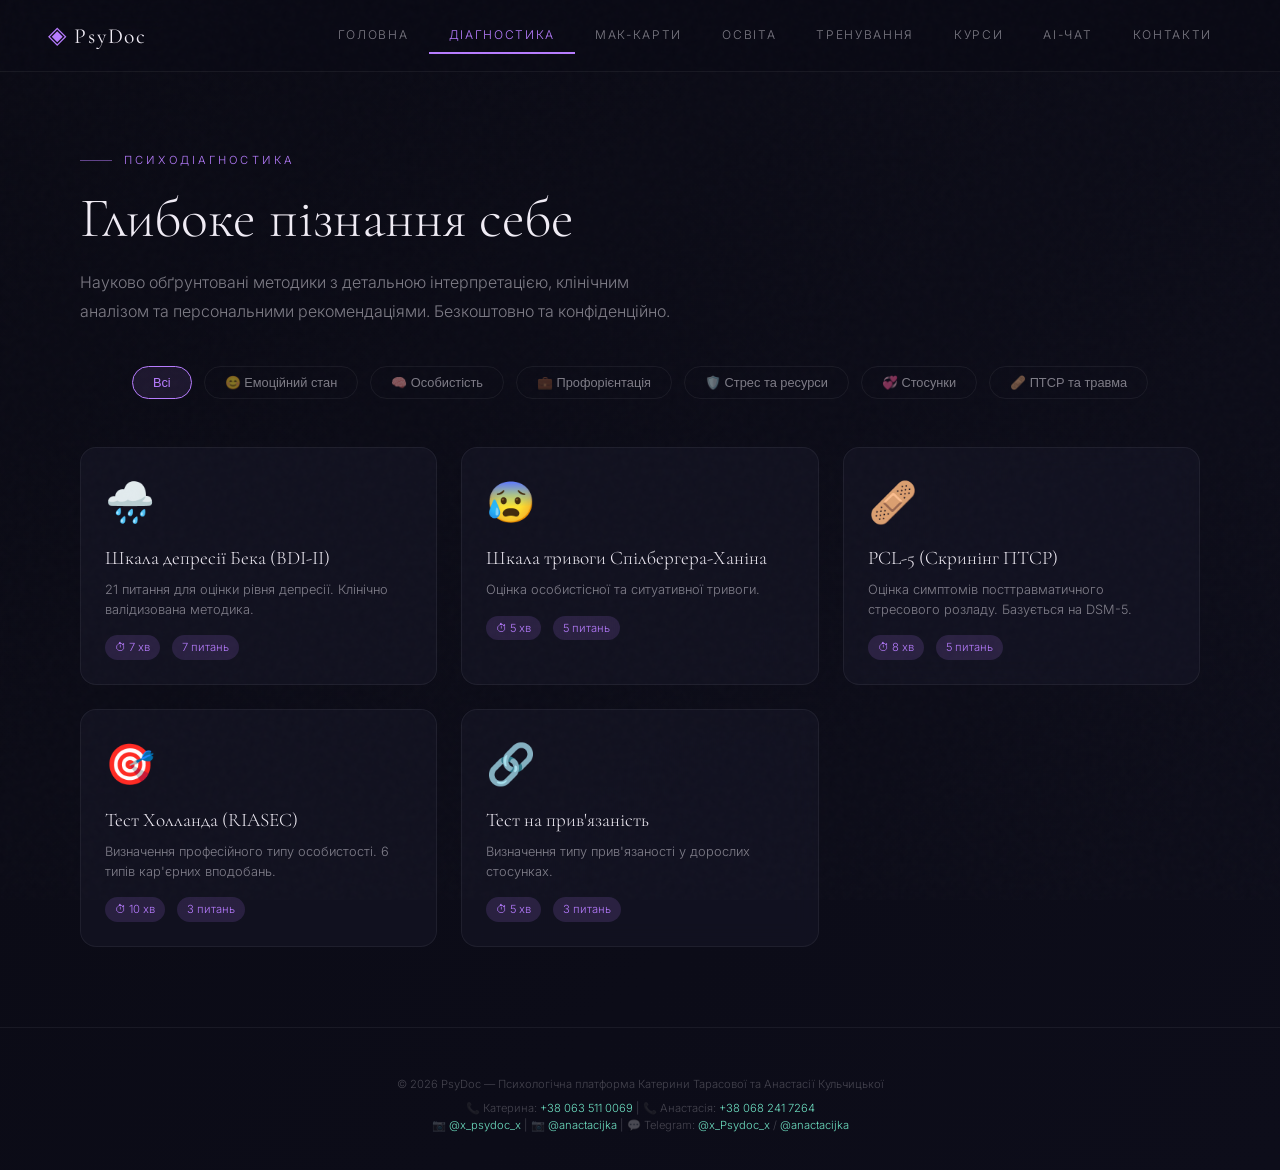
==== diagnostics.html @ 5a13baa0 "Add files via upload" ====
<!DOCTYPE html>
<html lang="uk">
<head>
<meta charset="UTF-8">
<meta name="viewport" content="width=device-width, initial-scale=1.0">
<title>Психодіагностика — PsyDoc</title>
<link rel="stylesheet" href="shared.css">
<style>
.categories {
  display: flex;
  flex-wrap: wrap;
  gap: 12px;
  margin-bottom: 48px;
  justify-content: center;
}
.cat-btn {
  background: transparent;
  border: 1px solid var(--border);
  border-radius: 40px;
  padding: 8px 20px;
  font-size: 0.8rem;
  color: var(--text-muted);
  cursor: pointer;
  transition: var(--transition);
}
.cat-btn:hover, .cat-btn.active {
  border-color: var(--accent);
  color: var(--accent);
  background: rgba(183,124,255,0.1);
}
.tests-grid {
  display: grid;
  grid-template-columns: repeat(3, 1fr);
  gap: 24px;
}
@media(max-width:900px){ .tests-grid { grid-template-columns: repeat(2, 1fr); } }
@media(max-width:550px){ .tests-grid { grid-template-columns: 1fr; } }
.test-card {
  background: rgba(20, 20, 36, 0.7);
  backdrop-filter: blur(12px);
  border: 1px solid var(--border);
  border-radius: var(--radius-md);
  padding: 24px;
  cursor: pointer;
  transition: var(--transition);
}
.test-card:hover {
  border-color: var(--accent);
  transform: translateY(-4px);
  box-shadow: 0 0 25px var(--accent-glow);
}
.test-icon { font-size: 2.5rem; margin-bottom: 12px; }
.test-name { font-family: var(--font-display); font-size: 1.2rem; margin-bottom: 8px; }
.test-desc { font-size: 0.8rem; color: var(--text-muted); line-height: 1.5; margin-bottom: 16px; }
.test-meta { display: flex; gap: 12px; font-size: 0.7rem; color: var(--text-dim); flex-wrap: wrap; }
.test-badge { background: rgba(183,124,255,0.15); color: var(--accent); padding: 4px 10px; border-radius: 20px; }

#test-runner { display: none; }
.question-block { max-width: 700px; margin: 0 auto; }
.question-text { font-family: var(--font-display); font-size: 1.5rem; font-weight: 300; line-height: 1.4; margin-bottom: 32px; }
.options-list { display: flex; flex-direction: column; gap: 12px; margin-bottom: 32px; }
.option-btn {
  background: var(--surface2);
  border: 1px solid var(--border);
  border-radius: var(--radius-sm);
  padding: 14px 20px;
  text-align: left;
  font-size: 0.9rem;
  color: var(--text-muted);
  cursor: pointer;
  transition: var(--transition);
}
.option-btn:hover { border-color: var(--accent); color: var(--accent); }
.option-btn.selected { border-color: var(--accent); background: rgba(183,124,255,0.1); color: var(--accent); }
.scale-buttons { display: flex; gap: 8px; flex-wrap: wrap; margin-bottom: 32px; }
.scale-btn {
  flex: 1;
  min-width: 50px;
  background: var(--surface2);
  border: 1px solid var(--border);
  border-radius: var(--radius-sm);
  padding: 12px;
  text-align: center;
  cursor: pointer;
  transition: var(--transition);
}
.scale-btn:hover { border-color: var(--accent); color: var(--accent); }
.scale-btn.selected { background: var(--accent); color: #080810; border-color: var(--accent); }
.progress-info { margin-bottom: 16px; font-size: 0.8rem; color: var(--text-dim); }

.result-container {
  background: rgba(20, 20, 36, 0.7);
  backdrop-filter: blur(12px);
  border: 1px solid var(--border-accent);
  border-radius: var(--radius-md);
  padding: 40px;
  margin-top: 24px;
}
.result-title { font-family: var(--font-display); font-size: 2rem; margin-bottom: 8px; }
.result-subtitle { font-size: 0.9rem; color: var(--text-muted); margin-bottom: 24px; }
.result-score { font-size: 2.5rem; color: var(--accent); margin-bottom: 24px; }
.result-section { margin-bottom: 28px; }
.result-section-title { font-family: var(--font-display); font-size: 1.2rem; color: var(--accent2); margin-bottom: 12px; }
.result-section-text { color: var(--text-muted); line-height: 1.8; }
.result-list { list-style: none; padding: 0; }
.result-list li { padding: 8px 0; border-bottom: 1px solid var(--border); color: var(--text-muted); }
.result-list li strong { color: var(--accent); }
.result-recommendation {
  background: rgba(109,222,192,0.08);
  border-left: 3px solid var(--accent2);
  padding: 20px 24px;
  border-radius: var(--radius-sm);
  margin-top: 24px;
}
.result-warning {
  background: rgba(255,107,107,0.08);
  border-left: 3px solid var(--red);
  padding: 16px 20px;
  border-radius: var(--radius-sm);
  margin-top: 20px;
  font-size: 0.85rem;
}
</style>
</head>
<body>
<nav>
  <a href="index.html" class="nav-logo"><span>◈</span> PsyDoc</a>
  <ul class="nav-links">
    <li><a href="index.html">Головна</a></li>
    <li><a href="diagnostics.html" class="active">Діагностика</a></li>
    <li><a href="therapy.html">МАК-карти</a></li>
    <li><a href="education.html">Освіта</a></li>
    <li><a href="training.html">Тренування</a></li>
    <li><a href="courses.html">Курси</a></li>
    <li><a href="chat.html">AI-чат</a></li>
    <li><a href="contacts.html">Контакти</a></li>
  </ul>
</nav>

<div class="page-wrap">
<section class="section">
<div class="container">

  <div id="test-list">
    <div class="eyebrow gap-16">Психодіагностика</div>
    <h1 class="title gap-16">Глибоке пізнання себе</h1>
    <p class="lead gap-40">Науково обґрунтовані методики з детальною інтерпретацією, клінічним аналізом та персональними рекомендаціями. Безкоштовно та конфіденційно.</p>

    <div class="categories" id="categories"></div>
    <div class="tests-grid" id="tests-grid"></div>
  </div>

  <div id="test-runner">
    <div style="margin-bottom: 24px;">
      <button class="btn btn-sm btn-ghost" onclick="backToList()">← До списку тестів</button>
    </div>
    <div id="runner-content"></div>
  </div>

</div>
</section>
</div>

<footer>
  <p>© 2026 PsyDoc — Психологічна платформа Катерини Тарасової та Анастасії Кульчицької</p>
  <p style="margin-top: 8px;">
    📞 Катерина: <a href="tel:+380635110069">+38 063 511 0069</a> | 
    📞 Анастасія: <a href="tel:+380682417264">+38 068 241 7264</a>
  </p>
  <p>
    📷 <a href="https://instagram.com/x_psydoc_x" target="_blank">@x_psydoc_x</a> | 
    📷 <a href="https://instagram.com/anactacijka" target="_blank">@anactacijka</a> | 
    💬 Telegram: <a href="https://t.me/x_Psydoc_x" target="_blank">@x_Psydoc_x</a> / <a href="https://t.me/anactacijka" target="_blank">@anactacijka</a>
  </p>
</footer>

<script src="app.js"></script>
<script>
const CATEGORIES = [
  { id: "all", name: "Всі" },
  { id: "emotional", name: "😊 Емоційний стан" },
  { id: "personality", name: "🧠 Особистість" },
  { id: "career", name: "💼 Профорієнтація" },
  { id: "stress", name: "🛡️ Стрес та ресурси" },
  { id: "relations", name: "💞 Стосунки" },
  { id: "ptsd", name: "🩹 ПТСР та травма" }
];

const TESTS = [
  // ========== ШКАЛА ДЕПРЕСІЇ БЕКА (глибокий аналіз) ==========
  {
    id: "beck",
    name: "Шкала депресії Бека (BDI-II)",
    icon: "🌧️",
    desc: "21 питання для оцінки рівня депресії. Клінічно валідизована методика.",
    category: "emotional",
    time: "7 хв",
    questions: [
      { type: "scale", text: "Я почуваюся сумним(ою)", min: "Не почуваюся", max: "Постійно", range: [0,1,2,3] },
      { type: "scale", text: "Я втратив(ла) інтерес до того, що раніше подобалось", min: "Не втратив(ла)", max: "Повністю втратив(ла)", range: [0,1,2,3] },
      { type: "scale", text: "Я відчуваю втому або знесилення", min: "Ніколи", max: "Постійно", range: [0,1,2,3] },
      { type: "scale", text: "У мене порушення сну", min: "Немає", max: "Серйозні", range: [0,1,2,3] },
      { type: "scale", text: "Я відчуваю провину", min: "Ніколи", max: "Постійно", range: [0,1,2,3] },
      { type: "scale", text: "Я критикую себе", min: "Ніколи", max: "Постійно", range: [0,1,2,3] },
      { type: "scale", text: "У мене змінився апетит", min: "Без змін", max: "Різко змінився", range: [0,1,2,3] }
    ],
    interpret(answers) {
      const sum = answers.reduce((a,b)=>a+b,0);
      let level, color, clinical, symptoms = [], recommendations = [];
      
      if (sum <= 6) {
        level = "Норма";
        color = "var(--accent2)";
        clinical = "Депресивна симптоматика відсутня. Ви перебуваєте в межах психологічної норми. Це не означає відсутність життєвих труднощів, але ваш емоційний стан дозволяє справлятися з ними без клінічно значущого дистресу.";
        symptoms = ["Відсутність виражених симптомів депресії"];
        recommendations = ["Продовжуйте підтримувати здоровий спосіб життя", "Практикуйте профілактичні техніки заземлення", "Звертайте увагу на баланс роботи та відпочинку"];
      } else if (sum <= 10) {
        level = "Легка депресія (субклінічна)";
        color = "var(--gold)";
        clinical = "Ви маєте окремі симптоми депресії, які ще не досягають клінічного діагнозу. Цей стан часто пов'язаний з тимчасовими стресами, втомою або життєвими труднощами. Важливо звернути увагу на фактори, що підтримують цей стан.";
        symptoms = ["Періодичний смуток", "Незначне зниження енергії", "Легкі порушення сну або апетиту"];
        recommendations = ["Ведення щоденника емоцій", "Регулярна фізична активність (ходьба 30 хв/день)", "Техніки дихання 4-7-8", "Обмеження алкоголю та стимуляторів"];
      } else if (sum <= 16) {
        level = "Помірна депресія";
        color = "var(--accent3)";
        clinical = "Діагностичні критерії легкого або помірного депресивного епізоду можуть виконуватись. Рекомендується консультація з психологом або психотерапевтом. На цьому рівні симптоми вже помітно впливають на повсякденне функціонування, але ще піддаються корекції.";
        symptoms = ["Виражений смуток більшу частину дня", "Втрата інтересу до звичних занять", "Зниження енергії та працездатності", "Порушення сну та апетиту", "Негативні думки про себе"];
        recommendations = ["Консультація психолога", "Когнітивно-поведінкова терапія (КПТ)", "Групи підтримки", "Техніки майндфулнес", "Регулярний режим сну"];
      } else {
        level = "Важка депресія";
        color = "var(--red)";
        clinical = "Результат свідчить про виражену депресивну симптоматику, яка може відповідати критеріям помірного або тяжкого депресивного епізоду. Цей стан потребує професійної психологічної допомоги, а в деяких випадках — медикаментозної підтримки.";
        symptoms = ["Постійний глибокий смуток", "Повна втрата інтересу до активностей", "Сильна втома навіть після відпочинку", "Значні порушення сну та апетиту", "Думки про безвихідь або самозвинувачення"];
        recommendations = ["Термінова консультація психолога/психіатра", "Психотерапія (КПТ, схема-терапія)", "Можливий розгляд медикаментозної терапії", "Залучення близьких до підтримки", "Кризова лінія: 0 800 100 102"];
      }
      
      return { level, color, clinical, symptoms, recommendations, score: sum, max: 21 };
    }
  },
  // ========== ШКАЛА ТРИВОГИ СПІЛБЕРГЕРА-ХАНІНА ==========
  {
    id: "anxiety",
    name: "Шкала тривоги Спілбергера-Ханіна",
    icon: "😰",
    desc: "Оцінка особистісної та ситуативної тривоги.",
    category: "emotional",
    time: "5 хв",
    questions: [
      { type: "scale", text: "Я відчуваю внутрішнє напруження", min: "Ніколи", max: "Постійно", range: [0,1,2,3] },
      { type: "scale", text: "Мені важко зосередитись через хвилювання", min: "Ніколи", max: "Постійно", range: [0,1,2,3] },
      { type: "scale", text: "Я відчуваю фізичні симптоми (серцебиття, пітливість)", min: "Ніколи", max: "Постійно", range: [0,1,2,3] },
      { type: "scale", text: "Мене турбують нав'язливі думки", min: "Ніколи", max: "Постійно", range: [0,1,2,3] },
      { type: "scale", text: "Я відчуваю страх без конкретної причини", min: "Ніколи", max: "Постійно", range: [0,1,2,3] }
    ],
    interpret(answers) {
      const sum = answers.reduce((a,b)=>a+b,0);
      let level, clinical, symptoms = [], recommendations = [];
      if (sum <= 5) {
        level = "Низька тривога";
        clinical = "Ваш рівень тривоги знаходиться в межах норми. Ви здатні ефективно справлятися з життєвими стресами без значного дистресу.";
        symptoms = ["Відсутність виражених симптомів тривоги"];
        recommendations = ["Підтримуйте здоровий режим дня", "Практикуйте релаксацію", "Слідкуйте за балансом відпочинку"];
      } else if (sum <= 10) {
        level = "Помірна тривога";
        clinical = "Ви маєте помірний рівень тривоги, який може впливати на якість життя, але не є критичним. Часто пов'язаний з хронічним стресом або життєвими обставинами.";
        symptoms = ["Періодичне занепокоєння", "Легкі фізичні прояви", "Порушення концентрації"];
        recommendations = ["Дихальна гімнастика 4-7-8", "Прогресивна м'язова релаксація", "Ведення щоденника тривоги", "Обмеження кофеїну"];
      } else {
        level = "Висока тривога";
        clinical = "Рівень тривоги перевищує норму та може бути ознакою тривожного розладу. Рекомендується звернення до психолога для детальної діагностики та терапії.";
        symptoms = ["Постійне відчуття небезпеки", "Сильні фізичні симптоми", "Уникнення тригерів", "Порушення сну", "Нав'язливі думки"];
        recommendations = ["Консультація психолога", "Когнітивно-поведінкова терапія", "Техніки заземлення 5-4-3-2-1", "Медитація усвідомленості"];
      }
      return { level, clinical, symptoms, recommendations, score: sum, max: 15 };
    }
  },
  // ========== ПТСР (PCL-5) глибокий аналіз ==========
  {
    id: "ptsd",
    name: "PCL-5 (Скринінг ПТСР)",
    icon: "🩹",
    desc: "Оцінка симптомів посттравматичного стресового розладу. Базується на DSM-5.",
    category: "ptsd",
    time: "8 хв",
    questions: [
      { type: "scale", text: "Нав'язливі спогади про травматичну подію", min: "Ніколи", max: "Дуже часто", range: [0,1,2,3,4] },
      { type: "scale", text: "Кошмари про травму", min: "Ніколи", max: "Дуже часто", range: [0,1,2,3,4] },
      { type: "scale", text: "Я уникаю місць або людей, що нагадують про травму", min: "Ніколи", max: "Дуже часто", range: [0,1,2,3,4] },
      { type: "scale", text: "Я відчуваю себе відстороненим(ою) від інших", min: "Ніколи", max: "Дуже часто", range: [0,1,2,3,4] },
      { type: "scale", text: "Я надмірно пильний(а) або легко лякаюсь", min: "Ніколи", max: "Дуже часто", range: [0,1,2,3,4] }
    ],
    interpret(answers) {
      const sum = answers.reduce((a,b)=>a+b,0);
      let level, clinical, symptoms = [], recommendations = [];
      if (sum <= 6) {
        level = "Мінімальні симптоми ПТСР";
        clinical = "Симптоми ПТСР відсутні або мінімально виражені. Ваша нервова система успішно інтегрувала травматичний досвід.";
        symptoms = ["Відсутність значущих симптомів"];
        recommendations = ["Продовжуйте практики саморегуляції", "Підтримуйте соціальні зв'язки"];
      } else if (sum <= 12) {
        level = "Помірні симптоми ПТСР";
        clinical = "Ви маєте окремі симптоми ПТСР, які можуть заважати повсякденному життю. Рекомендується моніторинг стану та профілактичні заходи.";
        symptoms = ["Періодичні флешбеки", "Уникнення нагадувань", "Порушення сну", "Підвищена реакція переляку"];
        recommendations = ["Техніки заземлення 5-4-3-2-1", "Дихання для стабілізації", "Групи підтримки для ветеранів", "Тілесно-орієнтована терапія"];
      } else {
        level = "Високі симптоми ПТСР";
        clinical = "Результат вказує на можливий посттравматичний стресовий розлад. Рекомендується консультація фахівця з травматерапії для підтвердження діагнозу та початку лікування.";
        symptoms = ["Інтенсивні флешбеки", "Стійке уникнення", "Емоційне оніміння", "Гіперпильність", "Порушення сну та кошмари"];
        recommendations = ["Консультація психолога/психіатра", "EMDR-терапія", "КПТ при ПТСР (CPT)", "Медикаментозна підтримка (за показаннями)", "Групи підтримки"];
      }
      return { level, clinical, symptoms, recommendations, score: sum, max: 20 };
    }
  },
  // ========== ТЕСТ ХОЛЛАНДА (розширена інтерпретація) ==========
  {
    id: "holland",
    name: "Тест Холланда (RIASEC)",
    icon: "🎯",
    desc: "Визначення професійного типу особистості. 6 типів кар'єрних вподобань.",
    category: "career",
    time: "10 хв",
    questions: [
      { type: "choice", text: "Яка діяльність вам найбільш цікава?", options: ["Ремонт, будівництво, робота з інструментами", "Дослідження, аналіз, наукова робота", "Творчість, мистецтво, самовираження", "Допомога людям, навчання, підтримка", "Бізнес, управління, переконання", "Структура, дані, адміністрування"], values: ["R","I","A","S","E","C"] },
      { type: "choice", text: "Ваша ідеальна робоча атмосфера:", options: ["Практична, з чіткими завданнями", "Дослідницька, інтелектуальна", "Творча, нестандартна", "Командна, з людьми", "Динамічна, конкурентна", "Структурована, стабільна"], values: ["R","I","A","S","E","C"] },
      { type: "choice", text: "Що для вас найважливіше в роботі?", options: ["Конкретний результат", "Можливість досліджувати", "Самовираження", "Допомога іншим", "Досягнення та визнання", "Порядок та стабільність"], values: ["R","I","A","S","E","C"] }
    ],
    interpret(answers) {
      const counts = { R:0, I:0, A:0, S:0, E:0, C:0 };
      answers.forEach(a => counts[a]++);
      const top = Object.entries(counts).sort((a,b)=>b[1]-a[1])[0][0];
      const types = {
        R: { name: "Реалістичний", desc: "Практичний, механічний склад розуму. Любить працювати руками, з інструментами, технікою.", careers: "інженер, механік, будівельник, пожежник, фермер, водій", strengths: "фізична витривалість, практичність, надійність" },
        I: { name: "Дослідницький", desc: "Аналітичний, допитливий склад розуму. Любить вивчати, аналізувати, вирішувати складні задачі.", careers: "науковець, програміст, лікар, аналітик, хімік, психолог", strengths: "логіка, аналітичне мислення, увага до деталей" },
        A: { name: "Артистичний", desc: "Творчий, емоційний, оригінальний. Любить самовиражатись через мистецтво.", careers: "дизайнер, письменник, музикант, художник, актор, архітектор", strengths: "креативність, інтуїція, емоційний інтелект" },
        S: { name: "Соціальний", desc: "Емпатичний, комунікабельний. Любить допомагати, навчати, підтримувати.", careers: "психолог, вчитель, соціальний працівник, лікар, тренер, консультант", strengths: "емпатія, комунікативність, терпіння" },
        E: { name: "Підприємницький", desc: "Амбітний, енергійний, лідерський. Любить впливати, переконувати, досягати цілей.", careers: "менеджер, підприємець, юрист, маркетолог, політик, продажник", strengths: "лідерство, комунікація, цілеспрямованість" },
        C: { name: "Конвенційний", desc: "Організований, уважний до деталей. Любить структуру, порядок, роботу з даними.", careers: "бухгалтер, адміністратор, аналітик даних, архіваріус, фінансист", strengths: "організованість, точність, відповідальність" }
      };
      const t = types[top];
      return { level: `${t.name} тип`, clinical: t.desc, symptoms: [`Рекомендовані професії: ${t.careers}`, `Сильні сторони: ${t.strengths}`], recommendations: "Обирайте професію, що відповідає вашому типу для більшого задоволення від роботи. Зверніться до профорієнтаційного консультанта для детальнішого аналізу." };
    }
  },
  // ========== ТЕСТ НА ПРИВ'ЯЗАНІСТЬ (дорослі) ==========
  {
    id: "attachment",
    name: "Тест на прив'язаність",
    icon: "🔗",
    desc: "Визначення типу прив'язаності у дорослих стосунках.",
    category: "relations",
    time: "5 хв",
    questions: [
      { type: "choice", text: "У стосунках я зазвичай...", options: ["Відчуваю себе спокійно та безпечно", "Боюсь, що мене покинуть", "Важко довіряю та тримаю дистанцію"], values: ["secure","anxious","avoidant"] },
      { type: "choice", text: "Коли партнер засмучений, я...", options: ["Можу бути поруч і підтримати", "Панікую та потребую підтвердження", "Відчуваю дискомфорт і віддаляюсь"], values: ["secure","anxious","avoidant"] },
      { type: "choice", text: "Я вірю, що інші люди...", options: ["В цілому хороші та надійні", "Можуть зрадити в будь-який момент", "Не варті довіри"], values: ["secure","anxious","avoidant"] }
    ],
    interpret(answers) {
      const counts = { secure:0, anxious:0, avoidant:0 };
      answers.forEach(a => counts[a]++);
      const top = Object.entries(counts).sort((a,b)=>b[1]-a[1])[0][0];
      const types = {
        secure: { name: "Надійний тип прив'язаності", desc: "Ви комфортно почуваєтесь у близьких стосунках. Вмієте і давати, і отримувати підтримку. Не боїтесь близькості та не панікуєте при розлуках.", patterns: "Здорові стосунки, вміння вирішувати конфлікти, емоційна доступність" },
        anxious: { name: "Тривожний тип прив'язаності", desc: "Ви боїтесь бути покинутим(ою). Постійно потребуєте підтвердження почуттів. Можете бути надмірно залежним(ою) від партнера.", patterns: "Страх відторгнення, ревнощі, потреба в контролі, емоційна нестабільність" },
        avoidant: { name: "Уникаючий тип прив'язаності", desc: "Ви тримаєте дистанцію у стосунках. Боїтесь близькості та залежності. Часто обираєте емоційно недоступних партнерів.", patterns: "Уникнення близькості, придушення емоцій, надмірна незалежність" }
      };
      const t = types[top];
      return { level: t.name, clinical: t.desc, symptoms: [t.patterns], recommendations: "Розуміння свого типу прив'язаності — перший крок до змін. Працюйте над створенням безпечних стосунків через терапію або самостійну роботу." };
    }
  }
];

let currentTest = null;
let currentQ = 0;
let answers = [];

function renderCategories() {
  const container = document.getElementById('categories');
  container.innerHTML = CATEGORIES.map(c => `<button class="cat-btn" data-cat="${c.id}">${c.name}</button>`).join('');
  document.querySelectorAll('.cat-btn').forEach(btn => {
    btn.addEventListener('click', () => {
      document.querySelectorAll('.cat-btn').forEach(b => b.classList.remove('active'));
      btn.classList.add('active');
      renderTests(btn.dataset.cat);
    });
  });
  document.querySelector('.cat-btn').classList.add('active');
}

function renderTests(category = 'all') {
  const container = document.getElementById('tests-grid');
  const filtered = category === 'all' ? TESTS : TESTS.filter(t => t.category === category);
  container.innerHTML = filtered.map(test => `
    <div class="test-card" onclick="startTest('${test.id}')">
      <div class="test-icon">${test.icon}</div>
      <div class="test-name">${test.name}</div>
      <p class="test-desc">${test.desc}</p>
      <div class="test-meta">
        <span class="test-badge">⏱ ${test.time}</span>
        <span class="test-badge">${test.questions.length} питань</span>
      </div>
    </div>
  `).join('');
}

function startTest(id) {
  currentTest = TESTS.find(t => t.id === id);
  currentQ = 0;
  answers = [];
  document.getElementById('test-list').style.display = 'none';
  document.getElementById('test-runner').style.display = 'block';
  renderQuestion();
}

function backToList() {
  document.getElementById('test-list').style.display = 'block';
  document.getElementById('test-runner').style.display = 'none';
  currentTest = null;
}

function renderQuestion() {
  const q = currentTest.questions[currentQ];
  const progress = ((currentQ + 1) / currentTest.questions.length) * 100;
  const container = document.getElementById('runner-content');
  
  if (q.type === 'choice') {
    container.innerHTML = `
      <div class="progress-bar"><div class="progress-fill" style="width:${progress}%"></div></div>
      <div class="progress-info">Питання ${currentQ + 1} з ${currentTest.questions.length}</div>
      <div class="question-block">
        <div class="question-text">${q.text}</div>
        <div class="options-list">
          ${q.options.map((opt, i) => `<button class="option-btn" onclick="answerChoice(${i})">${opt}</button>`).join('')}
        </div>
      </div>
    `;
  } else if (q.type === 'scale') {
    container.innerHTML = `
      <div class="progress-bar"><div class="progress-fill" style="width:${progress}%"></div></div>
      <div class="progress-info">Питання ${currentQ + 1} з ${currentTest.questions.length}</div>
      <div class="question-block">
        <div class="question-text">${q.text}</div>
        <div class="scale-buttons">
          ${q.range.map((val, i) => `<button class="scale-btn" onclick="answerScale(${val})">${i}</button>`).join('')}
        </div>
        <div style="display:flex; justify-content:space-between; margin-top:8px;">
          <span style="font-size:0.7rem;">${q.min}</span>
          <span style="font-size:0.7rem;">${q.max}</span>
        </div>
      </div>
    `;
  }
}

function answerChoice(idx) { answers.push(currentTest.questions[currentQ].values[idx]); nextQuestion(); }
function answerScale(val) { answers.push(val); nextQuestion(); }

function nextQuestion() {
  currentQ++;
  if (currentQ < currentTest.questions.length) renderQuestion();
  else showResult();
}

function showResult() {
  const res = currentTest.interpret(answers);
  const container = document.getElementById('runner-content');
  saveTestResult(currentTest.id, res);
  container.innerHTML = `
    <div class="result-container">
      <div class="result-title" style="color:${res.color || 'var(--accent)'}">${res.level}</div>
      <div class="result-subtitle">${currentTest.name}</div>
      ${res.score !== undefined ? `<div class="result-score">Бал: ${res.score} / ${res.max}</div>` : ''}
      
      <div class="result-section">
        <div class="result-section-title">📖 Клінічна інтерпретація</div>
        <div class="result-section-text">${res.clinical || res.text || ''}</div>
      </div>
      
      ${res.symptoms && res.symptoms.length ? `
      <div class="result-section">
        <div class="result-section-title">🔍 Виявлені симптоми / особливості</div>
        <ul class="result-list">${res.symptoms.map(s => `<li><strong>•</strong> ${s}</li>`).join('')}</ul>
      </div>
      ` : ''}
      
      <div class="result-section">
        <div class="result-section-title">💡 Рекомендації</div>
        <ul class="result-list">${res.recommendations.split('\n').map(r => `<li><strong>•</strong> ${r}</li>`).join('')}</ul>
      </div>
      
      ${res.score && res.score > (res.max * 0.6) ? `
      <div class="result-warning">
        ⚠️ Ваш результат перевищує норму. Це не є діагнозом, але може бути приводом для консультації з психологом. Ми поруч і готові підтримати.
      </div>
      ` : ''}
      
      <div style="margin-top: 32px; display: flex; gap: 12px; flex-wrap: wrap;">
        <button class="btn btn-primary" onclick="startTest('${currentTest.id}')">Пройти ще раз</button>
        <button class="btn btn-ghost" onclick="backToList()">← До списку тестів</button>
      </div>
    </div>
  `;
}

function saveTestResult(testId, res) {
  const saved = JSON.parse(localStorage.setItem('testResults') || '{}');
  saved[testId] = { level: res.level, date: new Date().toISOString() };
  localStorage.setItem('testResults', JSON.stringify(saved));
  showToast('✓ Результат збережено у вашому профілі');
}

renderCategories();
renderTests();
</script>
</body>
</html>
---- shared.css ----
@import url('https://fonts.googleapis.com/css2?family=Cormorant+Garamond:ital,wght@0,300;0,400;0,600;1,300;1,400&family=Inter:opsz,wght@14..32,300;14..32,400;14..32,500&display=swap');

:root {
  --bg: #0a0a14;
  --bg-gradient: linear-gradient(135deg, #0a0a14 0%, #0d0d1a 100%);
  --surface: rgba(15, 15, 26, 0.7);
  --surface2: #141424;
  --surface3: #1a1a2e;
  --border: rgba(255,255,255,0.06);
  --border-accent: rgba(168,130,255,0.25);
  --text: #f0ecf5;
  --text-muted: rgba(240,236,245,0.5);
  --text-dim: rgba(240,236,245,0.25);
  --accent: #b77cff;
  --accent-glow: rgba(183,124,255,0.15);
  --accent2: #6ddec0;
  --accent3: #ff9bc0;
  --gold: #e8c070;
  --red: #ff6b6b;
  --font-display: 'Cormorant Garamond', serif;
  --font-body: 'Inter', sans-serif;
  --radius-sm: 8px;
  --radius-md: 16px;
  --radius-lg: 24px;
  --nav-h: 72px;
  --transition: all 0.3s cubic-bezier(0.2, 0.9, 0.4, 1.1);
}

* {
  margin: 0;
  padding: 0;
  box-sizing: border-box;
}

html {
  scroll-behavior: smooth;
}

body {
  background: var(--bg-gradient);
  color: var(--text);
  font-family: var(--font-body);
  font-weight: 300;
  min-height: 100vh;
  overflow-x: hidden;
  line-height: 1.5;
}

/* Текстурний фон */
body::before {
  content: '';
  position: fixed;
  top: 0;
  left: 0;
  width: 100%;
  height: 100%;
  background-image: url("data:image/svg+xml,%3Csvg viewBox='0 0 200 200' xmlns='http://www.w3.org/2000/svg'%3E%3Cfilter id='noise'%3E%3CfeTurbulence type='fractalNoise' baseFrequency='0.65' numOctaves='3' stitchTiles='stitch'/%3E%3C/filter%3E%3Crect width='100%25' height='100%25' filter='url(%23noise)' opacity='0.02'/%3E%3C/svg%3E");
  pointer-events: none;
  z-index: 9999;
}

/* Кастомний скролбар */
::-webkit-scrollbar {
  width: 6px;
}
::-webkit-scrollbar-track {
  background: #0a0a14;
}
::-webkit-scrollbar-thumb {
  background: var(--accent);
  border-radius: 3px;
}
::-webkit-scrollbar-thumb:hover {
  background: #9a6be0;
}

/* ========== НАВІГАЦІЯ ========== */
nav {
  position: fixed;
  top: 0;
  left: 0;
  right: 0;
  z-index: 1000;
  height: var(--nav-h);
  display: flex;
  align-items: center;
  justify-content: space-between;
  padding: 0 48px;
  background: rgba(10, 10, 20, 0.85);
  backdrop-filter: blur(20px);
  border-bottom: 1px solid var(--border);
}

.nav-logo {
  font-family: var(--font-display);
  font-size: 1.35rem;
  font-weight: 400;
  color: var(--text);
  text-decoration: none;
  letter-spacing: 0.08em;
}
.nav-logo span {
  color: var(--accent);
  font-size: 1.5rem;
}

.nav-links {
  display: flex;
  gap: 0;
  list-style: none;
  flex-wrap: wrap;
}
.nav-links a {
  display: block;
  padding: 8px 20px;
  color: var(--text-muted);
  text-decoration: none;
  font-size: 0.75rem;
  letter-spacing: 0.14em;
  text-transform: uppercase;
  transition: var(--transition);
  border-bottom: 2px solid transparent;
}
.nav-links a:hover,
.nav-links a.active {
  color: var(--accent);
  border-bottom-color: var(--accent);
}

@media (max-width: 900px) {
  nav { padding: 0 24px; }
  .nav-links { gap: 0; }
  .nav-links a { padding: 8px 12px; font-size: 0.7rem; }
}
@media (max-width: 768px) {
  .nav-links { display: none; }
}

/* ========== ЛЕЙАУТ ========== */
.page-wrap {
  padding-top: var(--nav-h);
}
.container {
  max-width: 1200px;
  margin: 0 auto;
  padding: 0 40px;
}
.section {
  padding: 80px 0;
}
.section-sm {
  padding: 48px 0;
}

/* ========== ТИПОГРАФІЯ ========== */
.eyebrow {
  font-size: 0.7rem;
  letter-spacing: 0.28em;
  text-transform: uppercase;
  color: var(--accent);
  margin-bottom: 16px;
  display: flex;
  align-items: center;
  gap: 12px;
}
.eyebrow::before {
  content: '';
  width: 32px;
  height: 1px;
  background: var(--accent);
  opacity: 0.5;
}

h1, h2, h3, .title {
  font-family: var(--font-display);
  font-weight: 300;
}
h1.title {
  font-size: clamp(2rem, 5vw, 3.5rem);
  line-height: 1.2;
  margin-bottom: 16px;
}
h2.title {
  font-size: clamp(1.6rem, 4vw, 2.8rem);
  line-height: 1.2;
  margin-bottom: 16px;
}
.lead {
  font-size: 1rem;
  color: var(--text-muted);
  line-height: 1.8;
  max-width: 600px;
}
.gap-16 { margin-bottom: 16px; }
.gap-40 { margin-bottom: 40px; }
.gap-52 { margin-bottom: 52px; }

/* ========== КНОПКИ ========== */
.btn {
  display: inline-flex;
  align-items: center;
  justify-content: center;
  gap: 8px;
  padding: 12px 28px;
  border-radius: 40px;
  font-family: var(--font-body);
  font-size: 0.8rem;
  font-weight: 500;
  letter-spacing: 0.08em;
  text-transform: uppercase;
  cursor: pointer;
  border: none;
  text-decoration: none;
  transition: var(--transition);
}
.btn-primary {
  background: var(--accent);
  color: #080810;
}
.btn-primary:hover {
  background: #9a6be0;
  transform: translateY(-2px);
  box-shadow: 0 8px 25px rgba(183,124,255,0.3);
}
.btn-ghost {
  background: transparent;
  color: var(--text);
  border: 1px solid var(--border-accent);
}
.btn-ghost:hover {
  border-color: var(--accent);
  color: var(--accent);
  transform: translateY(-2px);
}
.btn-sm {
  padding: 8px 20px;
  font-size: 0.7rem;
}

/* ========== КАРТКИ (Glassmorphism) ========== */
.glass-card {
  background: var(--surface);
  backdrop-filter: blur(12px);
  border: 1px solid var(--border-accent);
  border-radius: var(--radius-md);
  padding: 28px;
  transition: var(--transition);
}
.glass-card:hover {
  border-color: var(--accent);
  transform: translateY(-4px);
  box-shadow: 0 0 25px var(--accent-glow);
}

/* ========== ДИВІДЕРИ ========== */
.divider {
  height: 1px;
  background: linear-gradient(90deg, transparent, var(--border), transparent);
}

/* ========== БЕЙДЖІ ========== */
.badge {
  display: inline-block;
  padding: 4px 12px;
  border-radius: 20px;
  font-size: 0.65rem;
  font-weight: 500;
  letter-spacing: 0.05em;
}
.badge-accent {
  background: rgba(183,124,255,0.15);
  color: var(--accent);
}
.badge-green {
  background: rgba(109,222,192,0.15);
  color: var(--accent2);
}
.badge-gold {
  background: rgba(232,192,112,0.15);
  color: var(--gold);
}

/* ========== АНІМАЦІЇ ========== */
@keyframes fadeUp {
  from {
    opacity: 0;
    transform: translateY(30px);
  }
  to {
    opacity: 1;
    transform: translateY(0);
  }
}
@keyframes fadeIn {
  from { opacity: 0; }
  to { opacity: 1; }
}
@keyframes float {
  0%, 100% { transform: translateY(0px) rotate(0deg); }
  50% { transform: translateY(-20px) rotate(5deg); }
}
@keyframes pulse {
  0%, 100% { opacity: 1; transform: scale(1); }
  50% { opacity: 0.7; transform: scale(1.05); }
}

.fade-up {
  animation: fadeUp 0.8s ease forwards;
  opacity: 0;
}
.delay-1 { animation-delay: 0.1s; }
.delay-2 { animation-delay: 0.2s; }
.delay-3 { animation-delay: 0.35s; }
.delay-4 { animation-delay: 0.5s; }

/* ========== ПРОГРЕС-БАР ========== */
.progress-bar {
  height: 2px;
  background: var(--border);
  border-radius: 2px;
  overflow: hidden;
}
.progress-fill {
  height: 100%;
  background: linear-gradient(90deg, var(--accent), var(--accent2));
  border-radius: 2px;
  transition: width 0.3s ease;
}

/* ========== МОДАЛЬНІ ВІКНА ========== */
.overlay {
  position: fixed;
  top: 0;
  left: 0;
  right: 0;
  bottom: 0;
  background: rgba(10, 10, 20, 0.95);
  backdrop-filter: blur(12px);
  z-index: 2000;
  display: none;
  align-items: center;
  justify-content: center;
}
.overlay.open {
  display: flex;
}
.modal {
  background: var(--surface2);
  border: 1px solid var(--border-accent);
  border-radius: var(--radius-lg);
  padding: 40px;
  max-width: 520px;
  width: 90%;
  position: relative;
}
.modal-close {
  position: absolute;
  top: 16px;
  right: 20px;
  background: none;
  border: none;
  color: var(--text-muted);
  font-size: 1.5rem;
  cursor: pointer;
  transition: var(--transition);
}
.modal-close:hover {
  color: var(--accent);
}

/* ========== TOAST ПОВІДОМЛЕННЯ ========== */
.toast {
  position: fixed;
  bottom: 30px;
  left: 50%;
  transform: translateX(-50%) translateY(100px);
  background: var(--accent);
  color: #080810;
  padding: 12px 24px;
  border-radius: 40px;
  font-size: 0.85rem;
  font-weight: 500;
  z-index: 3000;
  transition: transform 0.4s cubic-bezier(0.34, 1.56, 0.64, 1);
  white-space: nowrap;
}
@media (max-width: 500px) {
  .toast { white-space: normal; text-align: center; max-width: 90%; }
}
.toast.show {
  transform: translateX(-50%) translateY(0);
}

/* ========== ФУТЕР ========== */
footer {
  padding: 48px 40px 36px;
  border-top: 1px solid var(--border);
  text-align: center;
  color: var(--text-dim);
  font-size: 0.7rem;
}
footer a {
  color: var(--accent2);
  text-decoration: none;
  transition: var(--transition);
}
footer a:hover {
  color: var(--accent);
  text-decoration: underline;
}

/* ========== АДАПТИВ ========== */
@media (max-width: 768px) {
  .container { padding: 0 24px; }
  .section { padding: 56px 0; }
  .modal { padding: 32px 24px; }
}
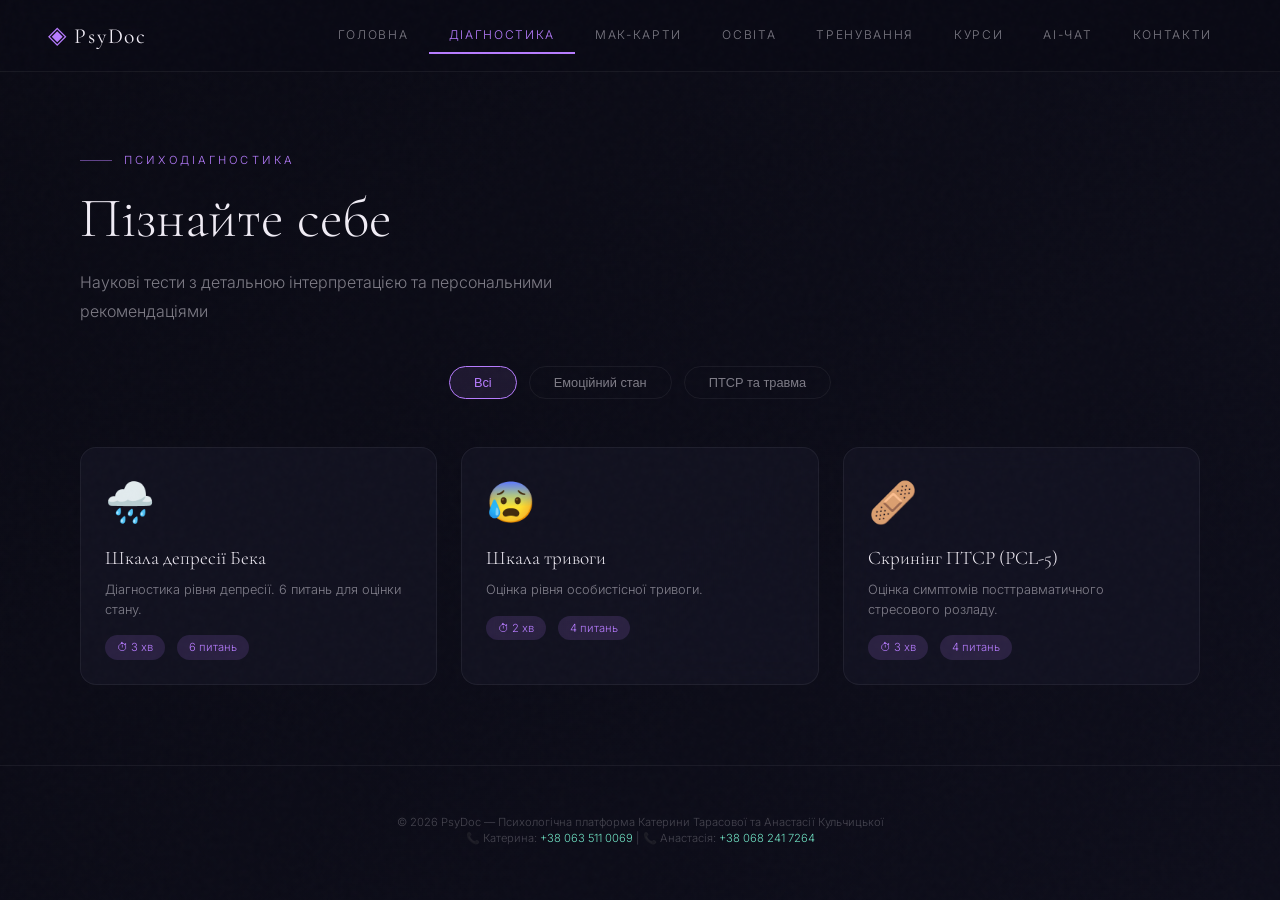
==== commit 07066a2e: "Update the word 'Hello' to 'Goodbye'" ====
--- a/diagnostics.html
+++ b/diagnostics.html
@@ -17,17 +17,18 @@
   background: transparent;
   border: 1px solid var(--border);
   border-radius: 40px;
-  padding: 8px 20px;
+  padding: 8px 24px;
   font-size: 0.8rem;
   color: var(--text-muted);
   cursor: pointer;
-  transition: var(--transition);
+  transition: all 0.3s;
 }
 .cat-btn:hover, .cat-btn.active {
   border-color: var(--accent);
   color: var(--accent);
   background: rgba(183,124,255,0.1);
 }
+
 .tests-grid {
   display: grid;
   grid-template-columns: repeat(3, 1fr);
@@ -35,6 +36,7 @@
 }
 @media(max-width:900px){ .tests-grid { grid-template-columns: repeat(2, 1fr); } }
 @media(max-width:550px){ .tests-grid { grid-template-columns: 1fr; } }
+
 .test-card {
   background: rgba(20, 20, 36, 0.7);
   backdrop-filter: blur(12px);
@@ -42,18 +44,18 @@
   border-radius: var(--radius-md);
   padding: 24px;
   cursor: pointer;
-  transition: var(--transition);
+  transition: all 0.3s;
 }
 .test-card:hover {
   border-color: var(--accent);
   transform: translateY(-4px);
-  box-shadow: 0 0 25px var(--accent-glow);
+  box-shadow: 0 0 25px rgba(183,124,255,0.15);
 }
 .test-icon { font-size: 2.5rem; margin-bottom: 12px; }
 .test-name { font-family: var(--font-display); font-size: 1.2rem; margin-bottom: 8px; }
 .test-desc { font-size: 0.8rem; color: var(--text-muted); line-height: 1.5; margin-bottom: 16px; }
-.test-meta { display: flex; gap: 12px; font-size: 0.7rem; color: var(--text-dim); flex-wrap: wrap; }
-.test-badge { background: rgba(183,124,255,0.15); color: var(--accent); padding: 4px 10px; border-radius: 20px; }
+.test-meta { display: flex; gap: 12px; flex-wrap: wrap; }
+.test-badge { background: rgba(183,124,255,0.15); color: var(--accent); padding: 4px 12px; border-radius: 20px; font-size: 0.7rem; }
 
 #test-runner { display: none; }
 .question-block { max-width: 700px; margin: 0 auto; }
@@ -68,10 +70,9 @@
   font-size: 0.9rem;
   color: var(--text-muted);
   cursor: pointer;
-  transition: var(--transition);
+  transition: all 0.3s;
 }
 .option-btn:hover { border-color: var(--accent); color: var(--accent); }
-.option-btn.selected { border-color: var(--accent); background: rgba(183,124,255,0.1); color: var(--accent); }
 .scale-buttons { display: flex; gap: 8px; flex-wrap: wrap; margin-bottom: 32px; }
 .scale-btn {
   flex: 1;
@@ -82,7 +83,7 @@
   padding: 12px;
   text-align: center;
   cursor: pointer;
-  transition: var(--transition);
+  transition: all 0.3s;
 }
 .scale-btn:hover { border-color: var(--accent); color: var(--accent); }
 .scale-btn.selected { background: var(--accent); color: #080810; border-color: var(--accent); }
@@ -97,28 +98,14 @@
   margin-top: 24px;
 }
 .result-title { font-family: var(--font-display); font-size: 2rem; margin-bottom: 8px; }
-.result-subtitle { font-size: 0.9rem; color: var(--text-muted); margin-bottom: 24px; }
-.result-score { font-size: 2.5rem; color: var(--accent); margin-bottom: 24px; }
-.result-section { margin-bottom: 28px; }
-.result-section-title { font-family: var(--font-display); font-size: 1.2rem; color: var(--accent2); margin-bottom: 12px; }
-.result-section-text { color: var(--text-muted); line-height: 1.8; }
-.result-list { list-style: none; padding: 0; }
-.result-list li { padding: 8px 0; border-bottom: 1px solid var(--border); color: var(--text-muted); }
-.result-list li strong { color: var(--accent); }
+.result-score { font-size: 2rem; color: var(--accent); margin: 16px 0; }
+.result-interpretation { color: var(--text-muted); line-height: 1.8; margin-bottom: 24px; }
 .result-recommendation {
   background: rgba(109,222,192,0.08);
   border-left: 3px solid var(--accent2);
   padding: 20px 24px;
   border-radius: var(--radius-sm);
   margin-top: 24px;
-}
-.result-warning {
-  background: rgba(255,107,107,0.08);
-  border-left: 3px solid var(--red);
-  padding: 16px 20px;
-  border-radius: var(--radius-sm);
-  margin-top: 20px;
-  font-size: 0.85rem;
 }
 </style>
 </head>
@@ -143,8 +130,8 @@
 
   <div id="test-list">
     <div class="eyebrow gap-16">Психодіагностика</div>
-    <h1 class="title gap-16">Глибоке пізнання себе</h1>
-    <p class="lead gap-40">Науково обґрунтовані методики з детальною інтерпретацією, клінічним аналізом та персональними рекомендаціями. Безкоштовно та конфіденційно.</p>
+    <h1 class="title gap-16">Пізнайте себе</h1>
+    <p class="lead gap-40">Наукові тести з детальною інтерпретацією та персональними рекомендаціями</p>
 
     <div class="categories" id="categories"></div>
     <div class="tests-grid" id="tests-grid"></div>
@@ -163,207 +150,113 @@
 
 <footer>
   <p>© 2026 PsyDoc — Психологічна платформа Катерини Тарасової та Анастасії Кульчицької</p>
-  <p style="margin-top: 8px;">
-    📞 Катерина: <a href="tel:+380635110069">+38 063 511 0069</a> | 
-    📞 Анастасія: <a href="tel:+380682417264">+38 068 241 7264</a>
-  </p>
-  <p>
-    📷 <a href="https://instagram.com/x_psydoc_x" target="_blank">@x_psydoc_x</a> | 
-    📷 <a href="https://instagram.com/anactacijka" target="_blank">@anactacijka</a> | 
-    💬 Telegram: <a href="https://t.me/x_Psydoc_x" target="_blank">@x_Psydoc_x</a> / <a href="https://t.me/anactacijka" target="_blank">@anactacijka</a>
-  </p>
+  <p>📞 Катерина: <a href="tel:+380635110069">+38 063 511 0069</a> | 📞 Анастасія: <a href="tel:+380682417264">+38 068 241 7264</a></p>
 </footer>
 
 <script src="app.js"></script>
 <script>
-const CATEGORIES = [
-  { id: "all", name: "Всі" },
-  { id: "emotional", name: "😊 Емоційний стан" },
-  { id: "personality", name: "🧠 Особистість" },
-  { id: "career", name: "💼 Профорієнтація" },
-  { id: "stress", name: "🛡️ Стрес та ресурси" },
-  { id: "relations", name: "💞 Стосунки" },
-  { id: "ptsd", name: "🩹 ПТСР та травма" }
-];
-
 const TESTS = [
-  // ========== ШКАЛА ДЕПРЕСІЇ БЕКА (глибокий аналіз) ==========
   {
     id: "beck",
-    name: "Шкала депресії Бека (BDI-II)",
+    name: "Шкала депресії Бека",
     icon: "🌧️",
-    desc: "21 питання для оцінки рівня депресії. Клінічно валідизована методика.",
+    desc: "Діагностика рівня депресії. 6 питань для оцінки стану.",
     category: "emotional",
-    time: "7 хв",
+    time: "3 хв",
     questions: [
       { type: "scale", text: "Я почуваюся сумним(ою)", min: "Не почуваюся", max: "Постійно", range: [0,1,2,3] },
       { type: "scale", text: "Я втратив(ла) інтерес до того, що раніше подобалось", min: "Не втратив(ла)", max: "Повністю втратив(ла)", range: [0,1,2,3] },
       { type: "scale", text: "Я відчуваю втому або знесилення", min: "Ніколи", max: "Постійно", range: [0,1,2,3] },
       { type: "scale", text: "У мене порушення сну", min: "Немає", max: "Серйозні", range: [0,1,2,3] },
       { type: "scale", text: "Я відчуваю провину", min: "Ніколи", max: "Постійно", range: [0,1,2,3] },
-      { type: "scale", text: "Я критикую себе", min: "Ніколи", max: "Постійно", range: [0,1,2,3] },
-      { type: "scale", text: "У мене змінився апетит", min: "Без змін", max: "Різко змінився", range: [0,1,2,3] }
+      { type: "scale", text: "Я критикую себе", min: "Ніколи", max: "Постійно", range: [0,1,2,3] }
     ],
-    interpret(answers) {
-      const sum = answers.reduce((a,b)=>a+b,0);
-      let level, color, clinical, symptoms = [], recommendations = [];
-      
-      if (sum <= 6) {
+    interpret(sum) {
+      let level, color, interpretation, recommendations;
+      if (sum <= 5) {
         level = "Норма";
         color = "var(--accent2)";
-        clinical = "Депресивна симптоматика відсутня. Ви перебуваєте в межах психологічної норми. Це не означає відсутність життєвих труднощів, але ваш емоційний стан дозволяє справлятися з ними без клінічно значущого дистресу.";
-        symptoms = ["Відсутність виражених симптомів депресії"];
-        recommendations = ["Продовжуйте підтримувати здоровий спосіб життя", "Практикуйте профілактичні техніки заземлення", "Звертайте увагу на баланс роботи та відпочинку"];
-      } else if (sum <= 10) {
-        level = "Легка депресія (субклінічна)";
+        interpretation = "Ваш емоційний стан у межах норми. Ви не відчуваєте виражених симптомів депресії.";
+        recommendations = "Продовжуйте підтримувати себе: здоровий сон, фізична активність, соціальні зв'язки.";
+      } else if (sum <= 9) {
+        level = "Легка депресія";
         color = "var(--gold)";
-        clinical = "Ви маєте окремі симптоми депресії, які ще не досягають клінічного діагнозу. Цей стан часто пов'язаний з тимчасовими стресами, втомою або життєвими труднощами. Важливо звернути увагу на фактори, що підтримують цей стан.";
-        symptoms = ["Періодичний смуток", "Незначне зниження енергії", "Легкі порушення сну або апетиту"];
-        recommendations = ["Ведення щоденника емоцій", "Регулярна фізична активність (ходьба 30 хв/день)", "Техніки дихання 4-7-8", "Обмеження алкоголю та стимуляторів"];
-      } else if (sum <= 16) {
+        interpretation = "Ви маєте окремі симптоми депресії. Цей стан часто пов'язаний з тимчасовими стресами або втомою.";
+        recommendations = "Ведіть щоденник емоцій, практикуйте дихання 4-7-8, зверніть увагу на відпочинок.";
+      } else if (sum <= 14) {
         level = "Помірна депресія";
         color = "var(--accent3)";
-        clinical = "Діагностичні критерії легкого або помірного депресивного епізоду можуть виконуватись. Рекомендується консультація з психологом або психотерапевтом. На цьому рівні симптоми вже помітно впливають на повсякденне функціонування, але ще піддаються корекції.";
-        symptoms = ["Виражений смуток більшу частину дня", "Втрата інтересу до звичних занять", "Зниження енергії та працездатності", "Порушення сну та апетиту", "Негативні думки про себе"];
-        recommendations = ["Консультація психолога", "Когнітивно-поведінкова терапія (КПТ)", "Групи підтримки", "Техніки майндфулнес", "Регулярний режим сну"];
+        interpretation = "Виражені симптоми депресії, які впливають на повсякденне життя.";
+        recommendations = "Рекомендується консультація психолога. КПТ та групи підтримки можуть бути ефективними.";
       } else {
         level = "Важка депресія";
         color = "var(--red)";
-        clinical = "Результат свідчить про виражену депресивну симптоматику, яка може відповідати критеріям помірного або тяжкого депресивного епізоду. Цей стан потребує професійної психологічної допомоги, а в деяких випадках — медикаментозної підтримки.";
-        symptoms = ["Постійний глибокий смуток", "Повна втрата інтересу до активностей", "Сильна втома навіть після відпочинку", "Значні порушення сну та апетиту", "Думки про безвихідь або самозвинувачення"];
-        recommendations = ["Термінова консультація психолога/психіатра", "Психотерапія (КПТ, схема-терапія)", "Можливий розгляд медикаментозної терапії", "Залучення близьких до підтримки", "Кризова лінія: 0 800 100 102"];
+        interpretation = "Результат свідчить про виражену депресивну симптоматику.";
+        recommendations = "Термінова консультація психолога/психіатра. Кризова лінія: 0 800 100 102";
       }
-      
-      return { level, color, clinical, symptoms, recommendations, score: sum, max: 21 };
+      return { level, color, interpretation, recommendations, score: sum, max: 18 };
     }
   },
-  // ========== ШКАЛА ТРИВОГИ СПІЛБЕРГЕРА-ХАНІНА ==========
   {
     id: "anxiety",
-    name: "Шкала тривоги Спілбергера-Ханіна",
+    name: "Шкала тривоги",
     icon: "😰",
-    desc: "Оцінка особистісної та ситуативної тривоги.",
+    desc: "Оцінка рівня особистісної тривоги.",
     category: "emotional",
-    time: "5 хв",
+    time: "2 хв",
     questions: [
       { type: "scale", text: "Я відчуваю внутрішнє напруження", min: "Ніколи", max: "Постійно", range: [0,1,2,3] },
-      { type: "scale", text: "Мені важко зосередитись через хвилювання", min: "Ніколи", max: "Постійно", range: [0,1,2,3] },
       { type: "scale", text: "Я відчуваю фізичні симптоми (серцебиття, пітливість)", min: "Ніколи", max: "Постійно", range: [0,1,2,3] },
       { type: "scale", text: "Мене турбують нав'язливі думки", min: "Ніколи", max: "Постійно", range: [0,1,2,3] },
       { type: "scale", text: "Я відчуваю страх без конкретної причини", min: "Ніколи", max: "Постійно", range: [0,1,2,3] }
     ],
-    interpret(answers) {
-      const sum = answers.reduce((a,b)=>a+b,0);
-      let level, clinical, symptoms = [], recommendations = [];
-      if (sum <= 5) {
+    interpret(sum) {
+      let level, interpretation, recommendations;
+      if (sum <= 4) {
         level = "Низька тривога";
-        clinical = "Ваш рівень тривоги знаходиться в межах норми. Ви здатні ефективно справлятися з життєвими стресами без значного дистресу.";
-        symptoms = ["Відсутність виражених симптомів тривоги"];
-        recommendations = ["Підтримуйте здоровий режим дня", "Практикуйте релаксацію", "Слідкуйте за балансом відпочинку"];
-      } else if (sum <= 10) {
+        interpretation = "Ваш рівень тривоги в межах норми.";
+        recommendations = "Підтримуйте здоровий режим дня, практикуйте релаксацію.";
+      } else if (sum <= 8) {
         level = "Помірна тривога";
-        clinical = "Ви маєте помірний рівень тривоги, який може впливати на якість життя, але не є критичним. Часто пов'язаний з хронічним стресом або життєвими обставинами.";
-        symptoms = ["Періодичне занепокоєння", "Легкі фізичні прояви", "Порушення концентрації"];
-        recommendations = ["Дихальна гімнастика 4-7-8", "Прогресивна м'язова релаксація", "Ведення щоденника тривоги", "Обмеження кофеїну"];
+        interpretation = "Ви маєте помірний рівень тривоги, який може впливати на якість життя.";
+        recommendations = "Дихання 4-7-8, прогресивна м'язова релаксація, обмеження кофеїну.";
       } else {
         level = "Висока тривога";
-        clinical = "Рівень тривоги перевищує норму та може бути ознакою тривожного розладу. Рекомендується звернення до психолога для детальної діагностики та терапії.";
-        symptoms = ["Постійне відчуття небезпеки", "Сильні фізичні симптоми", "Уникнення тригерів", "Порушення сну", "Нав'язливі думки"];
-        recommendations = ["Консультація психолога", "Когнітивно-поведінкова терапія", "Техніки заземлення 5-4-3-2-1", "Медитація усвідомленості"];
+        interpretation = "Рівень тривоги перевищує норму, може бути ознакою тривожного розладу.";
+        recommendations = "Консультація психолога, техніки заземлення 5-4-3-2-1, медитація.";
       }
-      return { level, clinical, symptoms, recommendations, score: sum, max: 15 };
+      return { level, interpretation, recommendations, score: sum, max: 12 };
     }
   },
-  // ========== ПТСР (PCL-5) глибокий аналіз ==========
   {
     id: "ptsd",
-    name: "PCL-5 (Скринінг ПТСР)",
+    name: "Скринінг ПТСР (PCL-5)",
     icon: "🩹",
-    desc: "Оцінка симптомів посттравматичного стресового розладу. Базується на DSM-5.",
+    desc: "Оцінка симптомів посттравматичного стресового розладу.",
     category: "ptsd",
-    time: "8 хв",
+    time: "3 хв",
     questions: [
       { type: "scale", text: "Нав'язливі спогади про травматичну подію", min: "Ніколи", max: "Дуже часто", range: [0,1,2,3,4] },
       { type: "scale", text: "Кошмари про травму", min: "Ніколи", max: "Дуже часто", range: [0,1,2,3,4] },
       { type: "scale", text: "Я уникаю місць або людей, що нагадують про травму", min: "Ніколи", max: "Дуже часто", range: [0,1,2,3,4] },
-      { type: "scale", text: "Я відчуваю себе відстороненим(ою) від інших", min: "Ніколи", max: "Дуже часто", range: [0,1,2,3,4] },
       { type: "scale", text: "Я надмірно пильний(а) або легко лякаюсь", min: "Ніколи", max: "Дуже часто", range: [0,1,2,3,4] }
     ],
-    interpret(answers) {
-      const sum = answers.reduce((a,b)=>a+b,0);
-      let level, clinical, symptoms = [], recommendations = [];
-      if (sum <= 6) {
+    interpret(sum) {
+      let level, interpretation, recommendations;
+      if (sum <= 5) {
         level = "Мінімальні симптоми ПТСР";
-        clinical = "Симптоми ПТСР відсутні або мінімально виражені. Ваша нервова система успішно інтегрувала травматичний досвід.";
-        symptoms = ["Відсутність значущих симптомів"];
-        recommendations = ["Продовжуйте практики саморегуляції", "Підтримуйте соціальні зв'язки"];
-      } else if (sum <= 12) {
+        interpretation = "Симптоми ПТСР відсутні або мінімально виражені.";
+        recommendations = "Продовжуйте практики саморегуляції, підтримуйте соціальні зв'язки.";
+      } else if (sum <= 10) {
         level = "Помірні симптоми ПТСР";
-        clinical = "Ви маєте окремі симптоми ПТСР, які можуть заважати повсякденному життю. Рекомендується моніторинг стану та профілактичні заходи.";
-        symptoms = ["Періодичні флешбеки", "Уникнення нагадувань", "Порушення сну", "Підвищена реакція переляку"];
-        recommendations = ["Техніки заземлення 5-4-3-2-1", "Дихання для стабілізації", "Групи підтримки для ветеранів", "Тілесно-орієнтована терапія"];
+        interpretation = "Ви маєте окремі симптоми ПТСР, які можуть заважати повсякденному життю.";
+        recommendations = "Техніки заземлення 5-4-3-2-1, дихання для стабілізації, групи підтримки.";
       } else {
         level = "Високі симптоми ПТСР";
-        clinical = "Результат вказує на можливий посттравматичний стресовий розлад. Рекомендується консультація фахівця з травматерапії для підтвердження діагнозу та початку лікування.";
-        symptoms = ["Інтенсивні флешбеки", "Стійке уникнення", "Емоційне оніміння", "Гіперпильність", "Порушення сну та кошмари"];
-        recommendations = ["Консультація психолога/психіатра", "EMDR-терапія", "КПТ при ПТСР (CPT)", "Медикаментозна підтримка (за показаннями)", "Групи підтримки"];
+        interpretation = "Результат вказує на можливий посттравматичний стресовий розлад.";
+        recommendations = "Консультація психолога/психіатра, EMDR-терапія, КПТ при ПТСР.";
       }
-      return { level, clinical, symptoms, recommendations, score: sum, max: 20 };
-    }
-  },
-  // ========== ТЕСТ ХОЛЛАНДА (розширена інтерпретація) ==========
-  {
-    id: "holland",
-    name: "Тест Холланда (RIASEC)",
-    icon: "🎯",
-    desc: "Визначення професійного типу особистості. 6 типів кар'єрних вподобань.",
-    category: "career",
-    time: "10 хв",
-    questions: [
-      { type: "choice", text: "Яка діяльність вам найбільш цікава?", options: ["Ремонт, будівництво, робота з інструментами", "Дослідження, аналіз, наукова робота", "Творчість, мистецтво, самовираження", "Допомога людям, навчання, підтримка", "Бізнес, управління, переконання", "Структура, дані, адміністрування"], values: ["R","I","A","S","E","C"] },
-      { type: "choice", text: "Ваша ідеальна робоча атмосфера:", options: ["Практична, з чіткими завданнями", "Дослідницька, інтелектуальна", "Творча, нестандартна", "Командна, з людьми", "Динамічна, конкурентна", "Структурована, стабільна"], values: ["R","I","A","S","E","C"] },
-      { type: "choice", text: "Що для вас найважливіше в роботі?", options: ["Конкретний результат", "Можливість досліджувати", "Самовираження", "Допомога іншим", "Досягнення та визнання", "Порядок та стабільність"], values: ["R","I","A","S","E","C"] }
-    ],
-    interpret(answers) {
-      const counts = { R:0, I:0, A:0, S:0, E:0, C:0 };
-      answers.forEach(a => counts[a]++);
-      const top = Object.entries(counts).sort((a,b)=>b[1]-a[1])[0][0];
-      const types = {
-        R: { name: "Реалістичний", desc: "Практичний, механічний склад розуму. Любить працювати руками, з інструментами, технікою.", careers: "інженер, механік, будівельник, пожежник, фермер, водій", strengths: "фізична витривалість, практичність, надійність" },
-        I: { name: "Дослідницький", desc: "Аналітичний, допитливий склад розуму. Любить вивчати, аналізувати, вирішувати складні задачі.", careers: "науковець, програміст, лікар, аналітик, хімік, психолог", strengths: "логіка, аналітичне мислення, увага до деталей" },
-        A: { name: "Артистичний", desc: "Творчий, емоційний, оригінальний. Любить самовиражатись через мистецтво.", careers: "дизайнер, письменник, музикант, художник, актор, архітектор", strengths: "креативність, інтуїція, емоційний інтелект" },
-        S: { name: "Соціальний", desc: "Емпатичний, комунікабельний. Любить допомагати, навчати, підтримувати.", careers: "психолог, вчитель, соціальний працівник, лікар, тренер, консультант", strengths: "емпатія, комунікативність, терпіння" },
-        E: { name: "Підприємницький", desc: "Амбітний, енергійний, лідерський. Любить впливати, переконувати, досягати цілей.", careers: "менеджер, підприємець, юрист, маркетолог, політик, продажник", strengths: "лідерство, комунікація, цілеспрямованість" },
-        C: { name: "Конвенційний", desc: "Організований, уважний до деталей. Любить структуру, порядок, роботу з даними.", careers: "бухгалтер, адміністратор, аналітик даних, архіваріус, фінансист", strengths: "організованість, точність, відповідальність" }
-      };
-      const t = types[top];
-      return { level: `${t.name} тип`, clinical: t.desc, symptoms: [`Рекомендовані професії: ${t.careers}`, `Сильні сторони: ${t.strengths}`], recommendations: "Обирайте професію, що відповідає вашому типу для більшого задоволення від роботи. Зверніться до профорієнтаційного консультанта для детальнішого аналізу." };
-    }
-  },
-  // ========== ТЕСТ НА ПРИВ'ЯЗАНІСТЬ (дорослі) ==========
-  {
-    id: "attachment",
-    name: "Тест на прив'язаність",
-    icon: "🔗",
-    desc: "Визначення типу прив'язаності у дорослих стосунках.",
-    category: "relations",
-    time: "5 хв",
-    questions: [
-      { type: "choice", text: "У стосунках я зазвичай...", options: ["Відчуваю себе спокійно та безпечно", "Боюсь, що мене покинуть", "Важко довіряю та тримаю дистанцію"], values: ["secure","anxious","avoidant"] },
-      { type: "choice", text: "Коли партнер засмучений, я...", options: ["Можу бути поруч і підтримати", "Панікую та потребую підтвердження", "Відчуваю дискомфорт і віддаляюсь"], values: ["secure","anxious","avoidant"] },
-      { type: "choice", text: "Я вірю, що інші люди...", options: ["В цілому хороші та надійні", "Можуть зрадити в будь-який момент", "Не варті довіри"], values: ["secure","anxious","avoidant"] }
-    ],
-    interpret(answers) {
-      const counts = { secure:0, anxious:0, avoidant:0 };
-      answers.forEach(a => counts[a]++);
-      const top = Object.entries(counts).sort((a,b)=>b[1]-a[1])[0][0];
-      const types = {
-        secure: { name: "Надійний тип прив'язаності", desc: "Ви комфортно почуваєтесь у близьких стосунках. Вмієте і давати, і отримувати підтримку. Не боїтесь близькості та не панікуєте при розлуках.", patterns: "Здорові стосунки, вміння вирішувати конфлікти, емоційна доступність" },
-        anxious: { name: "Тривожний тип прив'язаності", desc: "Ви боїтесь бути покинутим(ою). Постійно потребуєте підтвердження почуттів. Можете бути надмірно залежним(ою) від партнера.", patterns: "Страх відторгнення, ревнощі, потреба в контролі, емоційна нестабільність" },
-        avoidant: { name: "Уникаючий тип прив'язаності", desc: "Ви тримаєте дистанцію у стосунках. Боїтесь близькості та залежності. Часто обираєте емоційно недоступних партнерів.", patterns: "Уникнення близькості, придушення емоцій, надмірна незалежність" }
-      };
-      const t = types[top];
-      return { level: t.name, clinical: t.desc, symptoms: [t.patterns], recommendations: "Розуміння свого типу прив'язаності — перший крок до змін. Працюйте над створенням безпечних стосунків через терапію або самостійну роботу." };
+      return { level, interpretation, recommendations, score: sum, max: 16 };
     }
   }
 ];
@@ -374,29 +267,30 @@
 
 function renderCategories() {
   const container = document.getElementById('categories');
-  container.innerHTML = CATEGORIES.map(c => `<button class="cat-btn" data-cat="${c.id}">${c.name}</button>`).join('');
+  container.innerHTML = `<button class="cat-btn active" data-cat="all">Всі</button><button class="cat-btn" data-cat="emotional">Емоційний стан</button><button class="cat-btn" data-cat="ptsd">ПТСР та травма</button>`;
   document.querySelectorAll('.cat-btn').forEach(btn => {
     btn.addEventListener('click', () => {
       document.querySelectorAll('.cat-btn').forEach(b => b.classList.remove('active'));
       btn.classList.add('active');
-      renderTests(btn.dataset.cat);
+      const filter = btn.dataset.cat;
+      const container = document.getElementById('tests-grid');
+      const filtered = filter === 'all' ? TESTS : TESTS.filter(t => t.category === filter);
+      container.innerHTML = filtered.map(test => `
+        <div class="test-card" onclick="startTest('${test.id}')">
+          <div class="test-icon">${test.icon}</div>
+          <div class="test-name">${test.name}</div>
+          <p class="test-desc">${test.desc}</p>
+          <div class="test-meta"><span class="test-badge">⏱ ${test.time}</span><span class="test-badge">${test.questions.length} питань</span></div>
+        </div>
+      `).join('');
     });
   });
-  document.querySelector('.cat-btn').classList.add('active');
-}
-
-function renderTests(category = 'all') {
-  const container = document.getElementById('tests-grid');
-  const filtered = category === 'all' ? TESTS : TESTS.filter(t => t.category === category);
-  container.innerHTML = filtered.map(test => `
+  document.getElementById('tests-grid').innerHTML = TESTS.map(test => `
     <div class="test-card" onclick="startTest('${test.id}')">
       <div class="test-icon">${test.icon}</div>
       <div class="test-name">${test.name}</div>
       <p class="test-desc">${test.desc}</p>
-      <div class="test-meta">
-        <span class="test-badge">⏱ ${test.time}</span>
-        <span class="test-badge">${test.questions.length} питань</span>
-      </div>
+      <div class="test-meta"><span class="test-badge">⏱ ${test.time}</span><span class="test-badge">${test.questions.length} питань</span></div>
     </div>
   `).join('');
 }
@@ -413,7 +307,6 @@
 function backToList() {
   document.getElementById('test-list').style.display = 'block';
   document.getElementById('test-runner').style.display = 'none';
-  currentTest = null;
 }
 
 function renderQuestion() {
@@ -421,18 +314,7 @@
   const progress = ((currentQ + 1) / currentTest.questions.length) * 100;
   const container = document.getElementById('runner-content');
   
-  if (q.type === 'choice') {
-    container.innerHTML = `
-      <div class="progress-bar"><div class="progress-fill" style="width:${progress}%"></div></div>
-      <div class="progress-info">Питання ${currentQ + 1} з ${currentTest.questions.length}</div>
-      <div class="question-block">
-        <div class="question-text">${q.text}</div>
-        <div class="options-list">
-          ${q.options.map((opt, i) => `<button class="option-btn" onclick="answerChoice(${i})">${opt}</button>`).join('')}
-        </div>
-      </div>
-    `;
-  } else if (q.type === 'scale') {
+  if (q.type === 'scale') {
     container.innerHTML = `
       <div class="progress-bar"><div class="progress-fill" style="width:${progress}%"></div></div>
       <div class="progress-info">Питання ${currentQ + 1} з ${currentTest.questions.length}</div>
@@ -450,65 +332,40 @@
   }
 }
 
-function answerChoice(idx) { answers.push(currentTest.questions[currentQ].values[idx]); nextQuestion(); }
-function answerScale(val) { answers.push(val); nextQuestion(); }
-
-function nextQuestion() {
+function answerScale(val) {
+  answers.push(val);
   currentQ++;
-  if (currentQ < currentTest.questions.length) renderQuestion();
-  else showResult();
+  if (currentQ < currentTest.questions.length) {
+    renderQuestion();
+  } else {
+    showResult();
+  }
 }
 
 function showResult() {
-  const res = currentTest.interpret(answers);
+  const sum = answers.reduce((a,b)=>a+b,0);
+  const res = currentTest.interpret(sum);
   const container = document.getElementById('runner-content');
-  saveTestResult(currentTest.id, res);
+  
   container.innerHTML = `
     <div class="result-container">
       <div class="result-title" style="color:${res.color || 'var(--accent)'}">${res.level}</div>
-      <div class="result-subtitle">${currentTest.name}</div>
-      ${res.score !== undefined ? `<div class="result-score">Бал: ${res.score} / ${res.max}</div>` : ''}
-      
-      <div class="result-section">
-        <div class="result-section-title">📖 Клінічна інтерпретація</div>
-        <div class="result-section-text">${res.clinical || res.text || ''}</div>
-      </div>
-      
-      ${res.symptoms && res.symptoms.length ? `
-      <div class="result-section">
-        <div class="result-section-title">🔍 Виявлені симптоми / особливості</div>
-        <ul class="result-list">${res.symptoms.map(s => `<li><strong>•</strong> ${s}</li>`).join('')}</ul>
-      </div>
-      ` : ''}
-      
-      <div class="result-section">
-        <div class="result-section-title">💡 Рекомендації</div>
-        <ul class="result-list">${res.recommendations.split('\n').map(r => `<li><strong>•</strong> ${r}</li>`).join('')}</ul>
-      </div>
-      
-      ${res.score && res.score > (res.max * 0.6) ? `
-      <div class="result-warning">
-        ⚠️ Ваш результат перевищує норму. Це не є діагнозом, але може бути приводом для консультації з психологом. Ми поруч і готові підтримати.
-      </div>
-      ` : ''}
-      
+      <div class="result-score">Бал: ${res.score} / ${res.max}</div>
+      <div class="result-interpretation">${res.interpretation}</div>
+      <div class="result-recommendation"><strong>💡 Рекомендація:</strong> ${res.recommendations}</div>
       <div style="margin-top: 32px; display: flex; gap: 12px; flex-wrap: wrap;">
         <button class="btn btn-primary" onclick="startTest('${currentTest.id}')">Пройти ще раз</button>
         <button class="btn btn-ghost" onclick="backToList()">← До списку тестів</button>
       </div>
     </div>
   `;
-}
-
-function saveTestResult(testId, res) {
-  const saved = JSON.parse(localStorage.setItem('testResults') || '{}');
-  saved[testId] = { level: res.level, date: new Date().toISOString() };
-  localStorage.setItem('testResults', JSON.stringify(saved));
-  showToast('✓ Результат збережено у вашому профілі');
+  
+  if (window.saveTestResult) {
+    window.saveTestResult(currentTest.id, res.level);
+  }
 }
 
 renderCategories();
-renderTests();
 </script>
 </body>
-</html>+</html>
